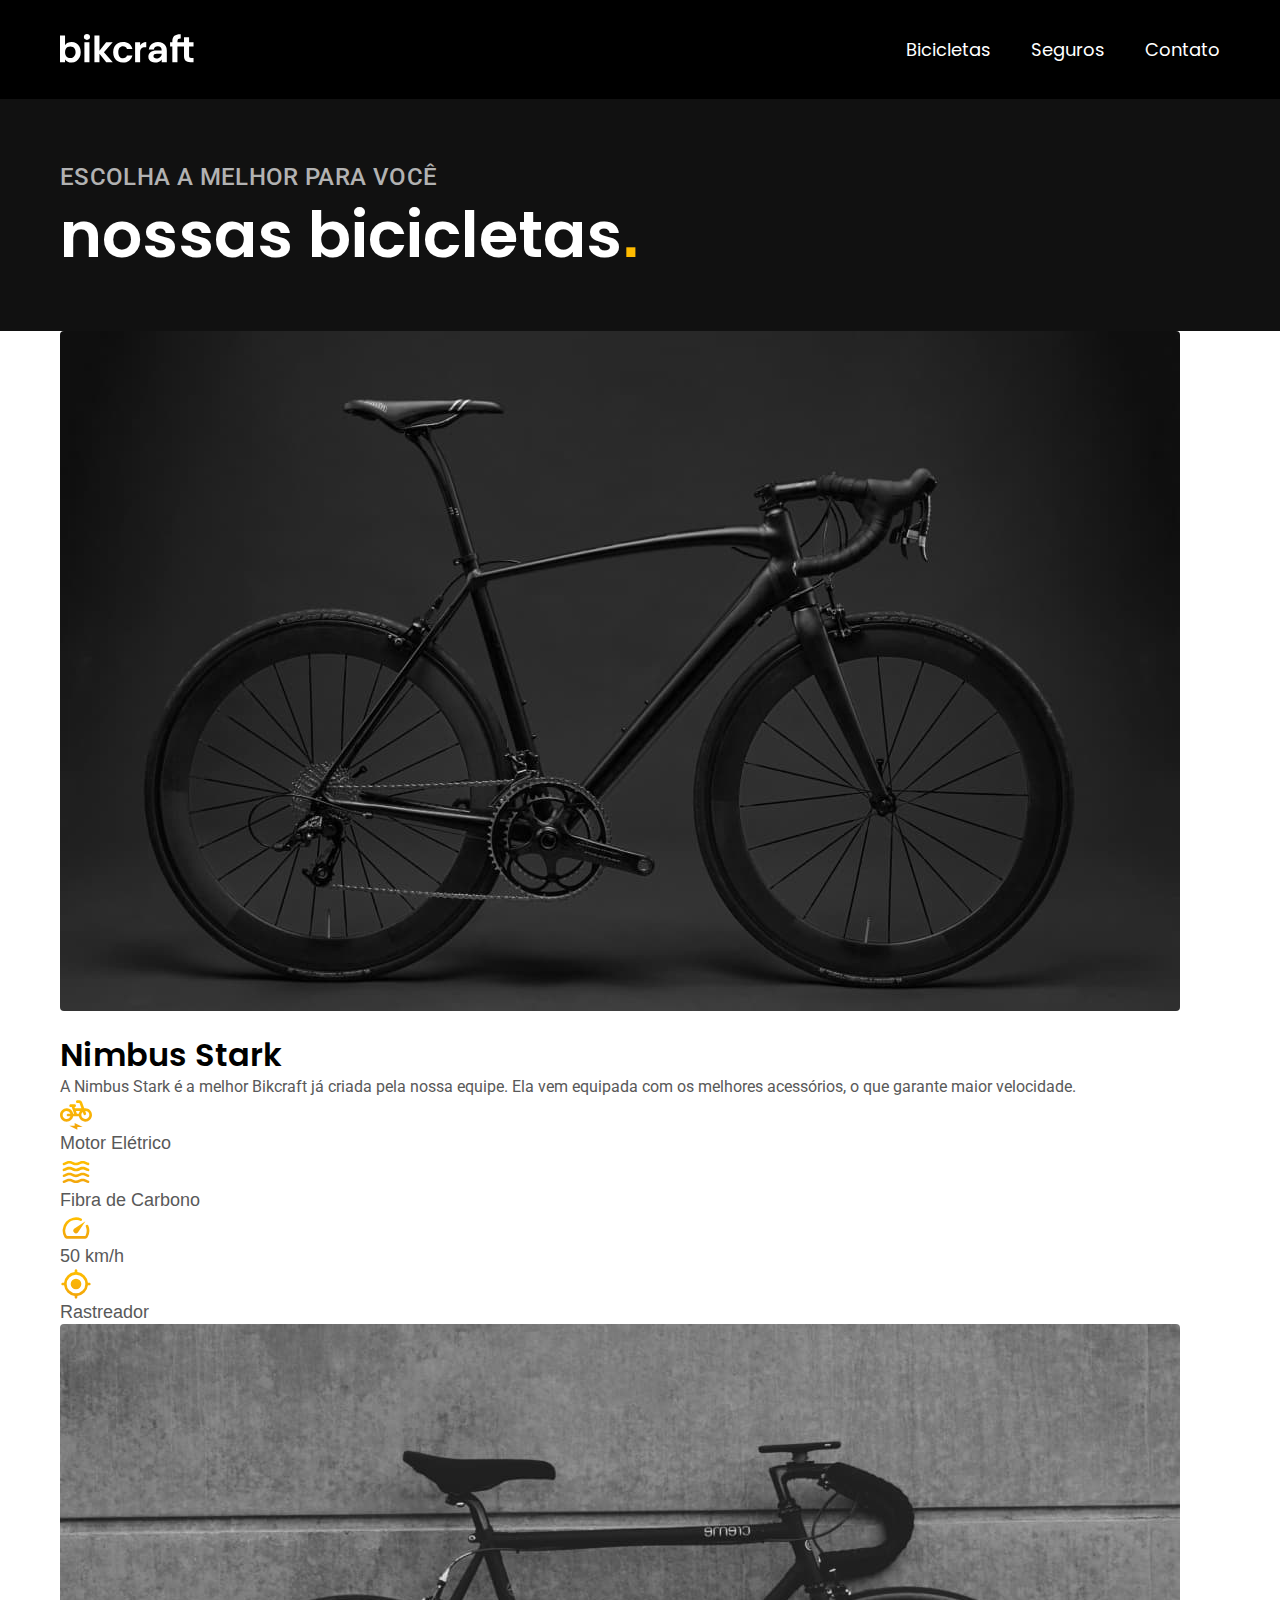
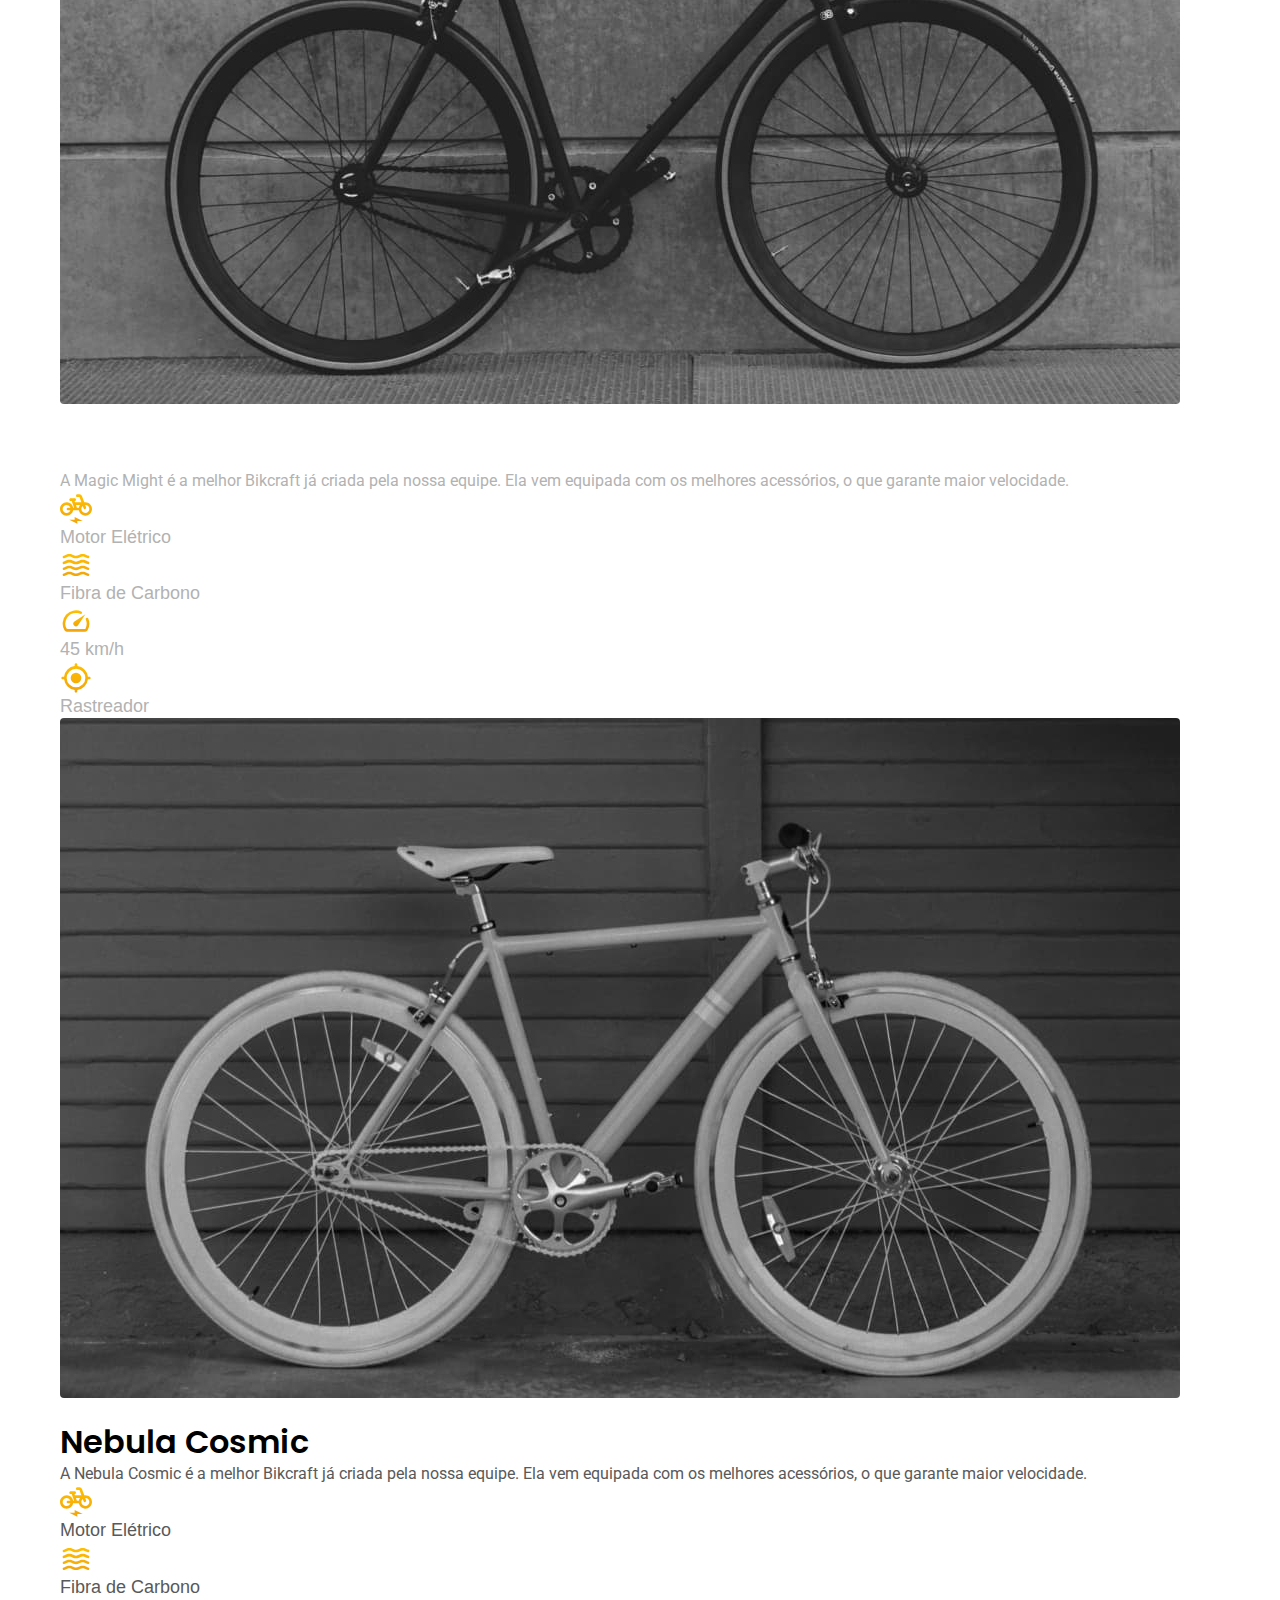
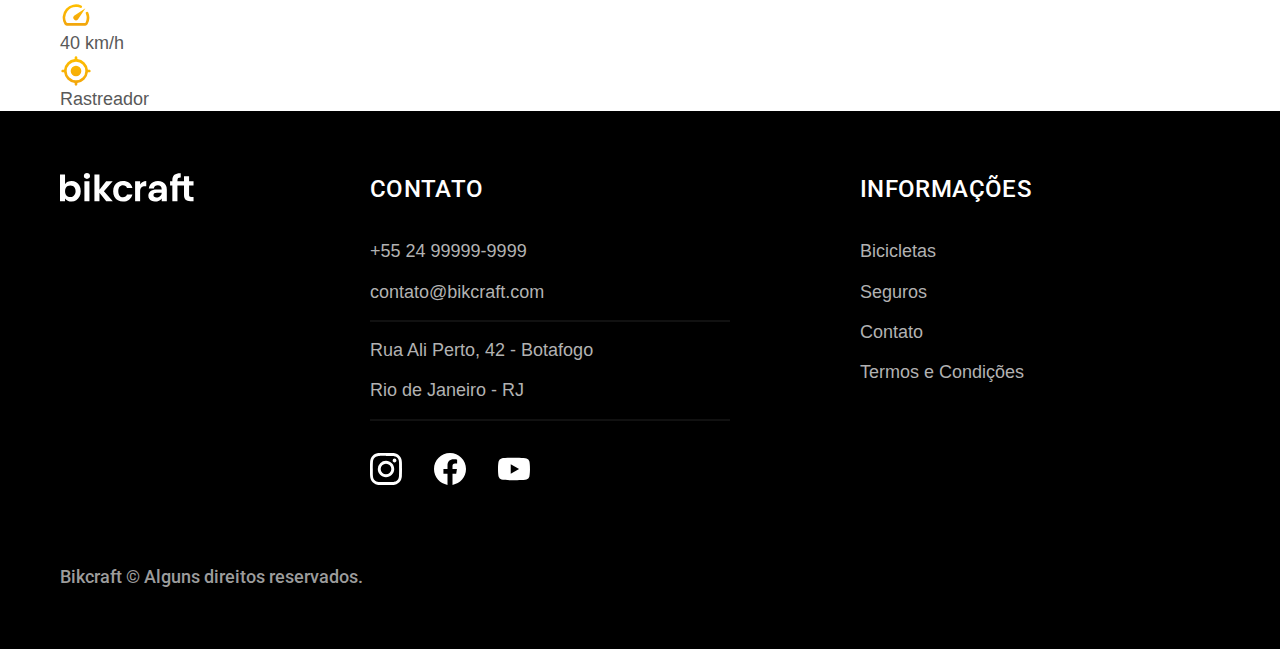
==== bikes.html @ 9dcfbd9a "structured bicycle page" ====
<!DOCTYPE html>
<html lang="pt-br">
<head>
    <meta charset="UTF-8">
    <meta name="viewport" content="width=device-width, initial-scale=1.0">
    <title>Bicicletas | Bikcraft</title>
    <meta name="description" content="Bicicletas vendidas pela Bikcraft.">
    <link rel="stylesheet" href="./css/style.css">
    <link rel="preconnect" href="https://fonts.googleapis.com">
    <link rel="preconnect" href="https://fonts.gstatic.com" crossorigin>
    <link href="https://fonts.googleapis.com/css2?family=Merriweather:ital,opsz,wght@0,18..144,300..900;1,18..144,300..900&family=Poppins:ital,wght@0,100;0,200;0,300;0,400;0,500;0,600;0,700;0,800;0,900;1,100;1,200;1,300;1,400;1,500;1,600;1,700;1,800;1,900&family=Roboto:ital,wght@0,100..900;1,100..900&display=swap" rel="stylesheet">
</head>
<body id="bikes">
    <header class="header-bg cor-12">
        <div class="header container">
            <a href="/">
                <svg width="136" height="32" fill="none" xmlns="http://www.w3.org/2000/svg">
                <path d="M5.04 13.196c.648-.96 1.536-1.74 2.664-2.34 1.152-.6 2.46-.9 3.924-.9 1.704 0 3.24.42 4.608 1.26 1.392.84 2.484 2.04 3.276 3.6.816 1.536 1.224 3.324 1.224 5.364s-.408 3.852-1.224 5.436c-.792 1.56-1.884 2.772-3.276 3.636-1.368.864-2.904 1.296-4.608 1.296-1.488 0-2.796-.288-3.924-.864-1.104-.6-1.992-1.368-2.664-2.304v2.844H0V3.584h5.04v9.612Zm10.548 6.984c0-1.2-.252-2.232-.756-3.096-.48-.888-1.128-1.56-1.944-2.016a5.104 5.104 0 0 0-2.592-.684c-.912 0-1.776.24-2.592.72-.792.456-1.44 1.128-1.944 2.016-.48.888-.72 1.932-.72 3.132 0 1.2.24 2.244.72 3.132.504.888 1.152 1.572 1.944 2.052.816.456 1.68.684 2.592.684.936 0 1.8-.24 2.592-.72.816-.48 1.464-1.164 1.944-2.052.504-.888.756-1.944.756-3.168ZM26.954 7.904c-.888 0-1.632-.276-2.232-.828-.576-.576-.864-1.284-.864-2.124 0-.84.288-1.536.864-2.088.6-.576 1.344-.864 2.232-.864.888 0 1.62.288 2.196.864.6.552.9 1.248.9 2.088 0 .84-.3 1.548-.9 2.124-.576.552-1.308.828-2.196.828Zm2.484 2.376v19.944h-5.04V10.28h5.04Zm16.788 19.944-6.768-8.496v8.496h-5.04V3.584h5.04V18.74l6.696-8.46h6.552l-8.784 10.008 8.856 9.936h-6.552Zm6.919-9.972c0-2.064.42-3.864 1.26-5.4.84-1.56 2.004-2.76 3.492-3.6 1.488-.864 3.192-1.296 5.112-1.296 2.472 0 4.512.624 6.12 1.872 1.632 1.224 2.724 2.952 3.276 5.184H66.97c-.288-.864-.78-1.536-1.476-2.016-.672-.504-1.512-.756-2.52-.756-1.44 0-2.58.528-3.42 1.584-.84 1.032-1.26 2.508-1.26 4.428 0 1.896.42 3.372 1.26 4.428.84 1.032 1.98 1.548 3.42 1.548 2.04 0 3.372-.912 3.996-2.736h5.436c-.552 2.16-1.644 3.876-3.276 5.148-1.632 1.272-3.672 1.908-6.12 1.908-1.92 0-3.624-.42-5.112-1.26a9.161 9.161 0 0 1-3.492-3.6c-.84-1.56-1.26-3.372-1.26-5.436h-.001Zm26.993-6.876a7.133 7.133 0 0 1 2.52-2.484c1.056-.6 2.256-.9 3.6-.9v5.292h-1.332c-1.584 0-2.784.372-3.6 1.116-.792.744-1.188 2.04-1.188 3.888v9.936h-5.04V10.28h5.04v3.096Zm21.574 14.004c-.552.912-1.452 1.68-2.7 2.304-1.248.6-2.592.9-4.032.9-1.248 0-2.376-.252-3.384-.756s-1.8-1.2-2.376-2.088c-.576-.888-.864-1.908-.864-3.06 0-1.848.684-3.36 2.052-4.536 1.392-1.176 3.468-1.764 6.228-1.764h5.076c-.048-1.272-.42-2.28-1.116-3.024-.672-.768-1.608-1.152-2.808-1.152-1.056 0-1.932.288-2.628.864-.696.552-1.14 1.332-1.332 2.34h-5.04c.24-1.44.756-2.724 1.548-3.852a8.143 8.143 0 0 1 3.168-2.664c1.32-.648 2.796-.972 4.428-.972 1.68 0 3.192.348 4.536 1.044a7.7 7.7 0 0 1 3.204 2.988c.768 1.296 1.152 2.82 1.152 4.572v11.7h-5.112V27.38Zm-5.256-.864c.84 0 1.656-.18 2.448-.54.816-.36 1.488-.9 2.016-1.62.528-.72.792-1.572.792-2.556v-.144h-4.788c-1.152 0-2.016.228-2.592.684-.552.456-.828 1.056-.828 1.8 0 .72.252 1.296.756 1.728.528.432 1.26.648 2.196.648Zm20.997-12.096v15.804h-5.112V14.42h-2.268v-4.14h2.268V9.272c0-2.448.696-4.248 2.088-5.4 1.392-1.152 3.492-1.692 6.3-1.62V6.5c-1.224-.024-2.076.18-2.556.612s-.72 1.212-.72 2.34v.828h6.55V5.348h5.076v4.932h4.464v4.14h-4.464v9.648c0 .672.156 1.164.468 1.476.336.288.888.432 1.656.432h2.34v4.248h-3.168c-4.248 0-6.372-2.064-6.372-6.192V14.42h-6.55Z" fill="#fff"/>
                </svg>
            </a>
            <nav aria-label="primaria">
                <ul class="header-menu">
                    <li><a href="">Bicicletas</a></li>
                    <li><a href="">Seguros</a></li>
                    <li><a href="">Contato</a></li>
                </ul>
            </nav>
        </div>        
    </header>

    <main>
        <div class="title-bg">
            <div class="title container">
                <p class="font-2-l-b cor-5">Escolha a melhor para você</p>
                <h1 class="font-1-xxl cor-0">Nossas bicicletas<span class="cor-p1">.</span></h1>
            </div>
        </div>

        <div class="bikes-bg">
            <div class="bikes container">
                <div class="bikes-img">
                    <img src="./img/bicicletas/nimbus.jpg" alt="Bicicleta preta">
                    <span class="font-2-m cor-0">R$ 4999</span>
                </div>
                <div class="bikes-content">
                    <h2 class="font-1-xl">Nimbus Stark</h2>
                    <p class="font-2-s cor-8">A Nimbus Stark é a melhor Bikcraft já criada pela nossa equipe. Ela vem equipada com os melhores acessórios, o que garante maior velocidade.</p>
                    <ul class="font-1-m cor-8">
                        <li><img src="./img/icones/eletrica.svg" alt="">Motor Elétrico</li>
                        <li><img src="./img/icones/carbono.svg" alt="">Fibra de Carbono</li>
                        <li><img src="./img/icones/velocidade.svg" alt="">50 km/h</li>
                        <li><img src="./img/icones/rastreador.svg" alt="">Rastreador</li>
                    </ul>
                </div>
            </div>
        </div>

        <div class="bikes-bg">
            <div class="bikes container">
                <div class="bikes-img">
                    <img src="./img/bicicletas/magic.jpg" alt="Bicicleta preta">
                    <span class="font-2-m cor-0">R$ 2499</span>
                </div>
                <div class="bikes-content">
                    <h2 class="font-1-xl cor-0">Magic Might</h2>
                    <p class="font-2-s cor-5">A Magic Might é a melhor Bikcraft já criada pela nossa equipe. Ela vem equipada com os melhores acessórios, o que garante maior velocidade.</p>
                    <ul class="font-1-m cor-5">
                        <li><img src="./img/icones/eletrica.svg" alt="">Motor Elétrico</li>
                        <li><img src="./img/icones/carbono.svg" alt="">Fibra de Carbono</li>
                        <li><img src="./img/icones/velocidade.svg" alt="">45 km/h</li>
                        <li><img src="./img/icones/rastreador.svg" alt="">Rastreador</li>
                    </ul>
                </div>
            </div>
        </div>

        <div class="bikes-bg">
            <div class="bikes container">
                <div class="bikes-img">
                    <img src="./img/bicicletas/nebula.jpg" alt="Bicicleta branca">
                    <span class="font-2-m cor-0">R$ 3999</span>
                </div>
                <div class="bikes-content">
                    <h2 class="font-1-xl">Nebula Cosmic</h2>
                    <p class="font-2-s cor-8">A Nebula Cosmic é a melhor Bikcraft já criada pela nossa equipe. Ela vem equipada com os melhores acessórios, o que garante maior velocidade.</p>
                    <ul class="font-1-m cor-8">
                        <li><img src="./img/icones/eletrica.svg" alt="">Motor Elétrico</li>
                        <li><img src="./img/icones/carbono.svg" alt="">Fibra de Carbono</li>
                        <li><img src="./img/icones/velocidade.svg" alt="">40 km/h</li>
                        <li><img src="./img/icones/rastreador.svg" alt="">Rastreador</li>
                    </ul>
                </div>
            </div>
        </div>
    </main>

    <footer class="footer-bg cor-12">
        <div class="footer container">
            <img src="./img/bikcraft.svg" alt="Bikcraft">
            <div class="footer-contact">
                <h3 class="font-2-l-b cor-0">Contato</h3>
                <ul class="font-2-m cor-5">
                    <li><a href="tel:+5524999999999">+55 24 99999-9999</a></li>
                    <li><a href="mailto:contato@bikcraft.com">contato@bikcraft.com</a></li>
                    <li>Rua Ali Perto, 42 - Botafogo</li>
                    <li>Rio de Janeiro - RJ</li>
                </ul>
                <div class="footer-socials">
                    <a href="">
                        <img src="./img/redes/instagram.svg" alt="Instagram">
                    </a>
                    <a href="">
                        <img src="./img/redes/facebook.svg" alt="Facebook">
                    </a>
                    <a href="">
                        <img src="./img/redes/youtube.svg" alt="YouTube">
                    </a>
                </div>
            </div>
            <div class="footer-info">
                <h3 class="font-2-l-b cor-0">Informações</h3>
                <nav>
                    <ul class="font-1-m cor-5">
                        <li><a href="">Bicicletas</a></li>
                        <li><a href="">Seguros</a></li>
                        <li><a href="">Contato</a></li>
                        <li><a href="">Termos e Condições</a></li>
                    </ul>
                </nav>
            </div>
            <p class="footer-copy font-2-m cor-6">Bikcraft © Alguns direitos reservados.</p>
        </div>        
    </footer>
</body>
</html>
---- css/style.css ----
@import "../css/global/global.css";
@import "../css/global/header.css";
@import "../css/global/footer.css";

/*Utilities*/
@import "../css/utilities/components.css";
@import "../css/utilities/colors.css";
@import "../css/utilities/typography.css";

/*Home*/
@import "../css/home/intro.css";
@import "../css/home/tech.css";
@import "../css/home/partners.css";
@import "../css/home/testimony.css";

/*Bicicletas*/
@import "../css/bikes/bikes-list.css";
@import "../css/bikes/bikes.css";

/*Seguros*/
@import "../css/insurance/insurance.css";

/*Termos*/
@import "../css/terms/terms.css";
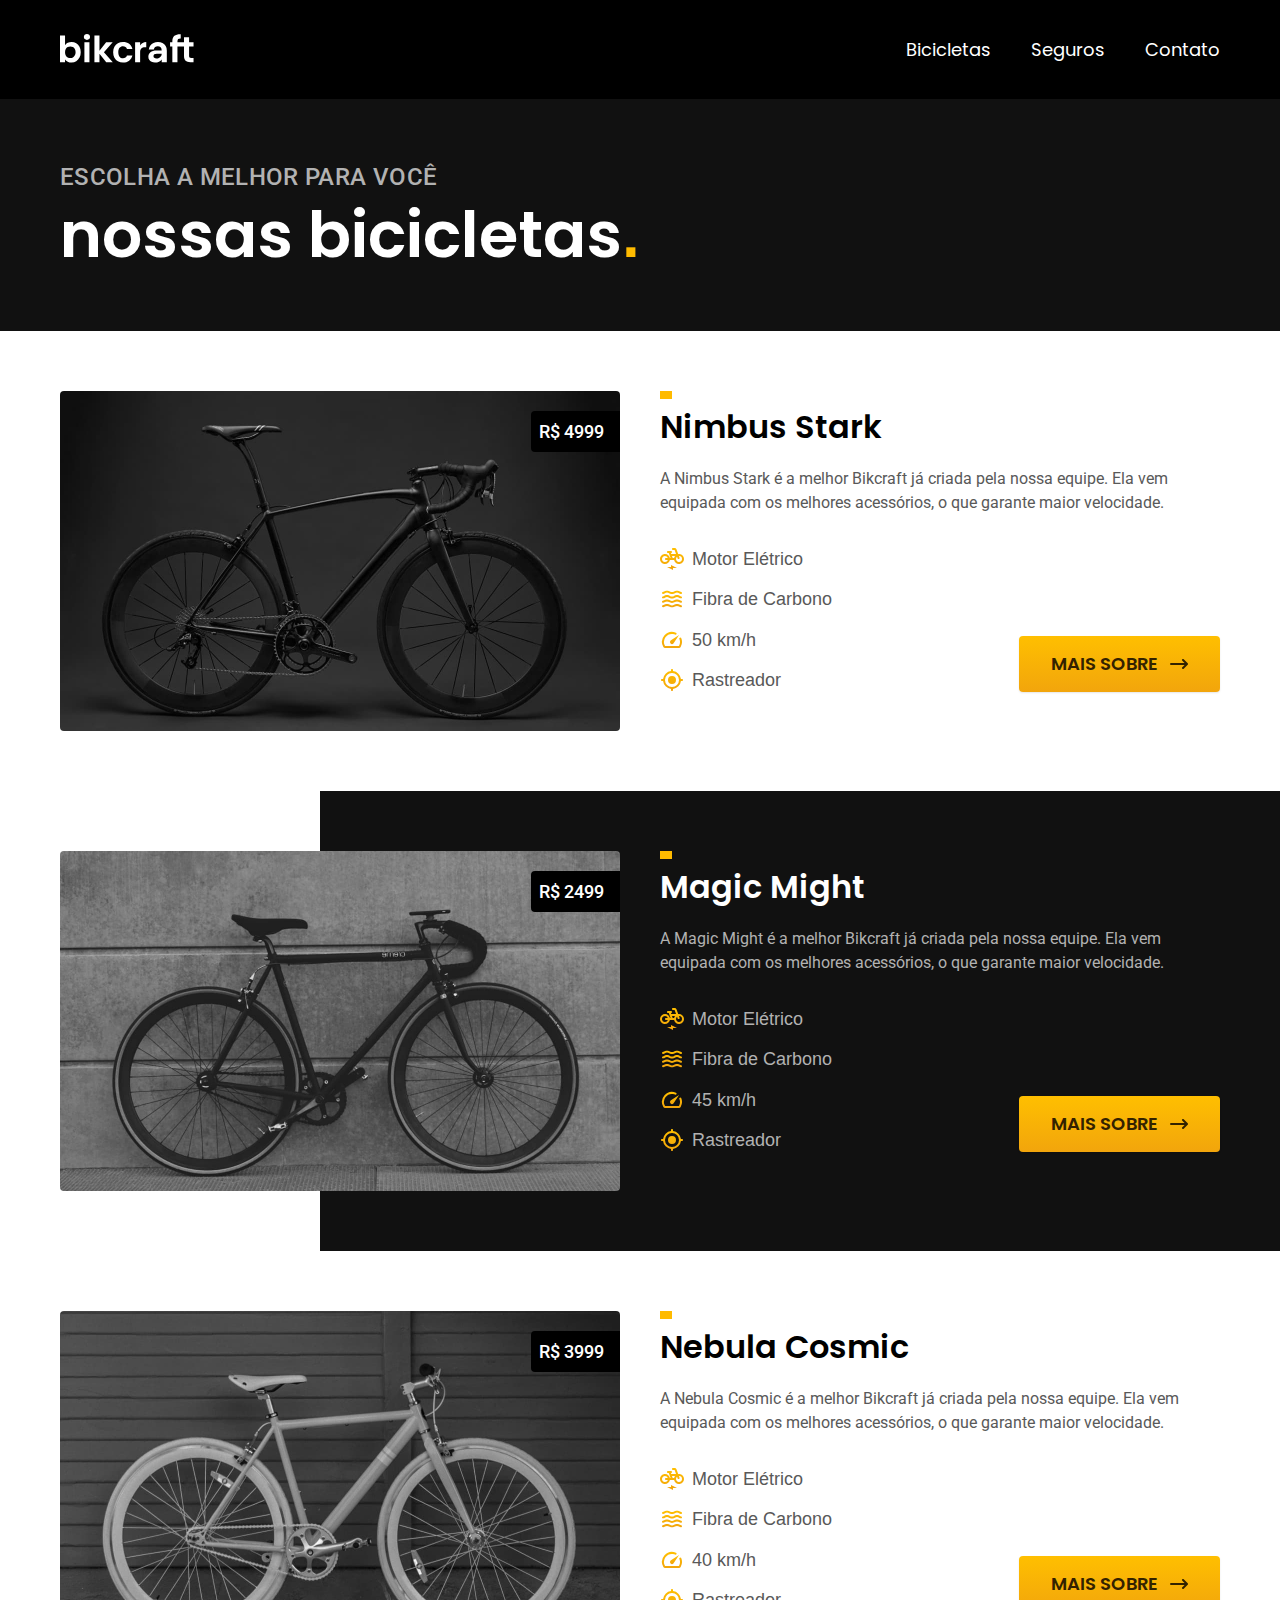
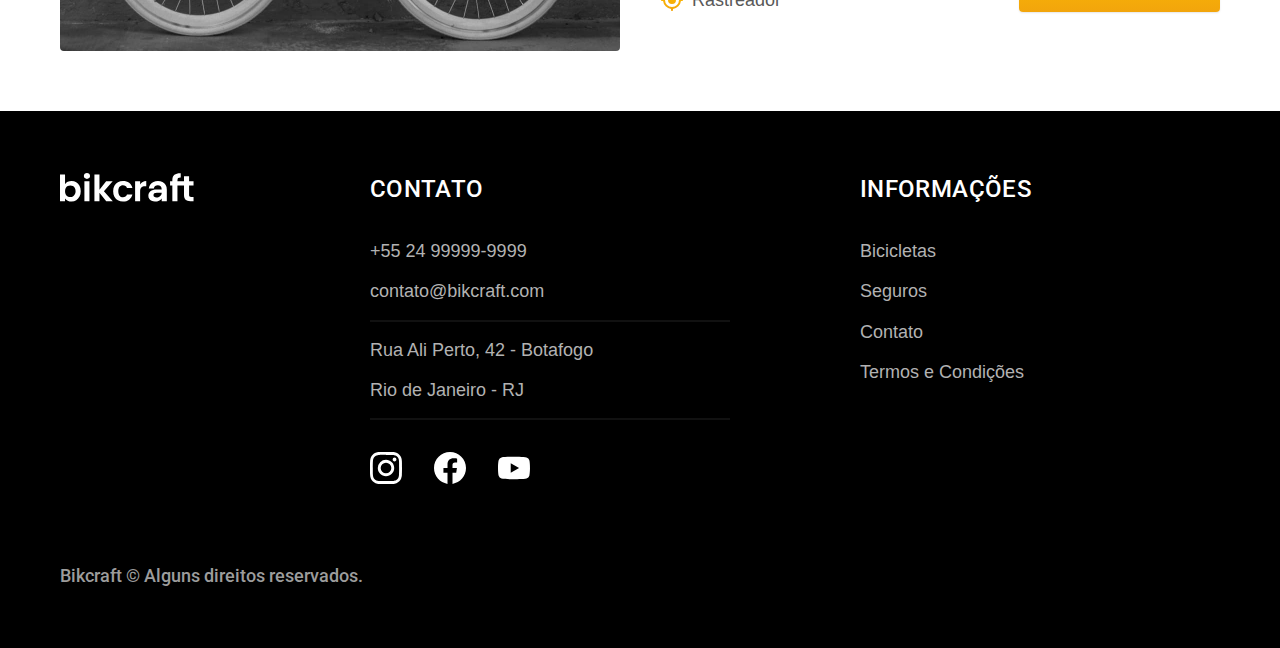
==== commit a8edb03a: "bikes page done" ====
--- a/bikes.html
+++ b/bikes.html
@@ -1,135 +1,177 @@
 <!DOCTYPE html>
 <html lang="pt-br">
-<head>
-    <meta charset="UTF-8">
-    <meta name="viewport" content="width=device-width, initial-scale=1.0">
+  <head>
+    <meta charset="UTF-8" />
+    <meta name="viewport" content="width=device-width, initial-scale=1.0" />
     <title>Bicicletas | Bikcraft</title>
-    <meta name="description" content="Bicicletas vendidas pela Bikcraft.">
-    <link rel="stylesheet" href="./css/style.css">
-    <link rel="preconnect" href="https://fonts.googleapis.com">
-    <link rel="preconnect" href="https://fonts.gstatic.com" crossorigin>
-    <link href="https://fonts.googleapis.com/css2?family=Merriweather:ital,opsz,wght@0,18..144,300..900;1,18..144,300..900&family=Poppins:ital,wght@0,100;0,200;0,300;0,400;0,500;0,600;0,700;0,800;0,900;1,100;1,200;1,300;1,400;1,500;1,600;1,700;1,800;1,900&family=Roboto:ital,wght@0,100..900;1,100..900&display=swap" rel="stylesheet">
-</head>
-<body id="bikes">
+    <meta name="description" content="Bicicletas vendidas pela Bikcraft." />
+    <link rel="stylesheet" href="./css/style.css" />
+    <link rel="preconnect" href="https://fonts.googleapis.com" />
+    <link rel="preconnect" href="https://fonts.gstatic.com" crossorigin />
+    <link
+      href="https://fonts.googleapis.com/css2?family=Merriweather:ital,opsz,wght@0,18..144,300..900;1,18..144,300..900&family=Poppins:ital,wght@0,100;0,200;0,300;0,400;0,500;0,600;0,700;0,800;0,900;1,100;1,200;1,300;1,400;1,500;1,600;1,700;1,800;1,900&family=Roboto:ital,wght@0,100..900;1,100..900&display=swap"
+      rel="stylesheet"
+    />
+  </head>
+  <body id="bikes">
     <header class="header-bg cor-12">
-        <div class="header container">
-            <a href="/">
-                <svg width="136" height="32" fill="none" xmlns="http://www.w3.org/2000/svg">
-                <path d="M5.04 13.196c.648-.96 1.536-1.74 2.664-2.34 1.152-.6 2.46-.9 3.924-.9 1.704 0 3.24.42 4.608 1.26 1.392.84 2.484 2.04 3.276 3.6.816 1.536 1.224 3.324 1.224 5.364s-.408 3.852-1.224 5.436c-.792 1.56-1.884 2.772-3.276 3.636-1.368.864-2.904 1.296-4.608 1.296-1.488 0-2.796-.288-3.924-.864-1.104-.6-1.992-1.368-2.664-2.304v2.844H0V3.584h5.04v9.612Zm10.548 6.984c0-1.2-.252-2.232-.756-3.096-.48-.888-1.128-1.56-1.944-2.016a5.104 5.104 0 0 0-2.592-.684c-.912 0-1.776.24-2.592.72-.792.456-1.44 1.128-1.944 2.016-.48.888-.72 1.932-.72 3.132 0 1.2.24 2.244.72 3.132.504.888 1.152 1.572 1.944 2.052.816.456 1.68.684 2.592.684.936 0 1.8-.24 2.592-.72.816-.48 1.464-1.164 1.944-2.052.504-.888.756-1.944.756-3.168ZM26.954 7.904c-.888 0-1.632-.276-2.232-.828-.576-.576-.864-1.284-.864-2.124 0-.84.288-1.536.864-2.088.6-.576 1.344-.864 2.232-.864.888 0 1.62.288 2.196.864.6.552.9 1.248.9 2.088 0 .84-.3 1.548-.9 2.124-.576.552-1.308.828-2.196.828Zm2.484 2.376v19.944h-5.04V10.28h5.04Zm16.788 19.944-6.768-8.496v8.496h-5.04V3.584h5.04V18.74l6.696-8.46h6.552l-8.784 10.008 8.856 9.936h-6.552Zm6.919-9.972c0-2.064.42-3.864 1.26-5.4.84-1.56 2.004-2.76 3.492-3.6 1.488-.864 3.192-1.296 5.112-1.296 2.472 0 4.512.624 6.12 1.872 1.632 1.224 2.724 2.952 3.276 5.184H66.97c-.288-.864-.78-1.536-1.476-2.016-.672-.504-1.512-.756-2.52-.756-1.44 0-2.58.528-3.42 1.584-.84 1.032-1.26 2.508-1.26 4.428 0 1.896.42 3.372 1.26 4.428.84 1.032 1.98 1.548 3.42 1.548 2.04 0 3.372-.912 3.996-2.736h5.436c-.552 2.16-1.644 3.876-3.276 5.148-1.632 1.272-3.672 1.908-6.12 1.908-1.92 0-3.624-.42-5.112-1.26a9.161 9.161 0 0 1-3.492-3.6c-.84-1.56-1.26-3.372-1.26-5.436h-.001Zm26.993-6.876a7.133 7.133 0 0 1 2.52-2.484c1.056-.6 2.256-.9 3.6-.9v5.292h-1.332c-1.584 0-2.784.372-3.6 1.116-.792.744-1.188 2.04-1.188 3.888v9.936h-5.04V10.28h5.04v3.096Zm21.574 14.004c-.552.912-1.452 1.68-2.7 2.304-1.248.6-2.592.9-4.032.9-1.248 0-2.376-.252-3.384-.756s-1.8-1.2-2.376-2.088c-.576-.888-.864-1.908-.864-3.06 0-1.848.684-3.36 2.052-4.536 1.392-1.176 3.468-1.764 6.228-1.764h5.076c-.048-1.272-.42-2.28-1.116-3.024-.672-.768-1.608-1.152-2.808-1.152-1.056 0-1.932.288-2.628.864-.696.552-1.14 1.332-1.332 2.34h-5.04c.24-1.44.756-2.724 1.548-3.852a8.143 8.143 0 0 1 3.168-2.664c1.32-.648 2.796-.972 4.428-.972 1.68 0 3.192.348 4.536 1.044a7.7 7.7 0 0 1 3.204 2.988c.768 1.296 1.152 2.82 1.152 4.572v11.7h-5.112V27.38Zm-5.256-.864c.84 0 1.656-.18 2.448-.54.816-.36 1.488-.9 2.016-1.62.528-.72.792-1.572.792-2.556v-.144h-4.788c-1.152 0-2.016.228-2.592.684-.552.456-.828 1.056-.828 1.8 0 .72.252 1.296.756 1.728.528.432 1.26.648 2.196.648Zm20.997-12.096v15.804h-5.112V14.42h-2.268v-4.14h2.268V9.272c0-2.448.696-4.248 2.088-5.4 1.392-1.152 3.492-1.692 6.3-1.62V6.5c-1.224-.024-2.076.18-2.556.612s-.72 1.212-.72 2.34v.828h6.55V5.348h5.076v4.932h4.464v4.14h-4.464v9.648c0 .672.156 1.164.468 1.476.336.288.888.432 1.656.432h2.34v4.248h-3.168c-4.248 0-6.372-2.064-6.372-6.192V14.42h-6.55Z" fill="#fff"/>
-                </svg>
-            </a>
-            <nav aria-label="primaria">
-                <ul class="header-menu">
-                    <li><a href="">Bicicletas</a></li>
-                    <li><a href="">Seguros</a></li>
-                    <li><a href="">Contato</a></li>
-                </ul>
-            </nav>
-        </div>        
+      <div class="header container">
+        <a href="/">
+          <svg
+            width="136"
+            height="32"
+            fill="none"
+            xmlns="http://www.w3.org/2000/svg"
+          >
+            <path
+              d="M5.04 13.196c.648-.96 1.536-1.74 2.664-2.34 1.152-.6 2.46-.9 3.924-.9 1.704 0 3.24.42 4.608 1.26 1.392.84 2.484 2.04 3.276 3.6.816 1.536 1.224 3.324 1.224 5.364s-.408 3.852-1.224 5.436c-.792 1.56-1.884 2.772-3.276 3.636-1.368.864-2.904 1.296-4.608 1.296-1.488 0-2.796-.288-3.924-.864-1.104-.6-1.992-1.368-2.664-2.304v2.844H0V3.584h5.04v9.612Zm10.548 6.984c0-1.2-.252-2.232-.756-3.096-.48-.888-1.128-1.56-1.944-2.016a5.104 5.104 0 0 0-2.592-.684c-.912 0-1.776.24-2.592.72-.792.456-1.44 1.128-1.944 2.016-.48.888-.72 1.932-.72 3.132 0 1.2.24 2.244.72 3.132.504.888 1.152 1.572 1.944 2.052.816.456 1.68.684 2.592.684.936 0 1.8-.24 2.592-.72.816-.48 1.464-1.164 1.944-2.052.504-.888.756-1.944.756-3.168ZM26.954 7.904c-.888 0-1.632-.276-2.232-.828-.576-.576-.864-1.284-.864-2.124 0-.84.288-1.536.864-2.088.6-.576 1.344-.864 2.232-.864.888 0 1.62.288 2.196.864.6.552.9 1.248.9 2.088 0 .84-.3 1.548-.9 2.124-.576.552-1.308.828-2.196.828Zm2.484 2.376v19.944h-5.04V10.28h5.04Zm16.788 19.944-6.768-8.496v8.496h-5.04V3.584h5.04V18.74l6.696-8.46h6.552l-8.784 10.008 8.856 9.936h-6.552Zm6.919-9.972c0-2.064.42-3.864 1.26-5.4.84-1.56 2.004-2.76 3.492-3.6 1.488-.864 3.192-1.296 5.112-1.296 2.472 0 4.512.624 6.12 1.872 1.632 1.224 2.724 2.952 3.276 5.184H66.97c-.288-.864-.78-1.536-1.476-2.016-.672-.504-1.512-.756-2.52-.756-1.44 0-2.58.528-3.42 1.584-.84 1.032-1.26 2.508-1.26 4.428 0 1.896.42 3.372 1.26 4.428.84 1.032 1.98 1.548 3.42 1.548 2.04 0 3.372-.912 3.996-2.736h5.436c-.552 2.16-1.644 3.876-3.276 5.148-1.632 1.272-3.672 1.908-6.12 1.908-1.92 0-3.624-.42-5.112-1.26a9.161 9.161 0 0 1-3.492-3.6c-.84-1.56-1.26-3.372-1.26-5.436h-.001Zm26.993-6.876a7.133 7.133 0 0 1 2.52-2.484c1.056-.6 2.256-.9 3.6-.9v5.292h-1.332c-1.584 0-2.784.372-3.6 1.116-.792.744-1.188 2.04-1.188 3.888v9.936h-5.04V10.28h5.04v3.096Zm21.574 14.004c-.552.912-1.452 1.68-2.7 2.304-1.248.6-2.592.9-4.032.9-1.248 0-2.376-.252-3.384-.756s-1.8-1.2-2.376-2.088c-.576-.888-.864-1.908-.864-3.06 0-1.848.684-3.36 2.052-4.536 1.392-1.176 3.468-1.764 6.228-1.764h5.076c-.048-1.272-.42-2.28-1.116-3.024-.672-.768-1.608-1.152-2.808-1.152-1.056 0-1.932.288-2.628.864-.696.552-1.14 1.332-1.332 2.34h-5.04c.24-1.44.756-2.724 1.548-3.852a8.143 8.143 0 0 1 3.168-2.664c1.32-.648 2.796-.972 4.428-.972 1.68 0 3.192.348 4.536 1.044a7.7 7.7 0 0 1 3.204 2.988c.768 1.296 1.152 2.82 1.152 4.572v11.7h-5.112V27.38Zm-5.256-.864c.84 0 1.656-.18 2.448-.54.816-.36 1.488-.9 2.016-1.62.528-.72.792-1.572.792-2.556v-.144h-4.788c-1.152 0-2.016.228-2.592.684-.552.456-.828 1.056-.828 1.8 0 .72.252 1.296.756 1.728.528.432 1.26.648 2.196.648Zm20.997-12.096v15.804h-5.112V14.42h-2.268v-4.14h2.268V9.272c0-2.448.696-4.248 2.088-5.4 1.392-1.152 3.492-1.692 6.3-1.62V6.5c-1.224-.024-2.076.18-2.556.612s-.72 1.212-.72 2.34v.828h6.55V5.348h5.076v4.932h4.464v4.14h-4.464v9.648c0 .672.156 1.164.468 1.476.336.288.888.432 1.656.432h2.34v4.248h-3.168c-4.248 0-6.372-2.064-6.372-6.192V14.42h-6.55Z"
+              fill="#fff"
+            />
+          </svg>
+        </a>
+        <nav aria-label="primaria">
+          <ul class="header-menu">
+            <li><a href="">Bicicletas</a></li>
+            <li><a href="">Seguros</a></li>
+            <li><a href="">Contato</a></li>
+          </ul>
+        </nav>
+      </div>
     </header>
 
     <main>
-        <div class="title-bg">
-            <div class="title container">
-                <p class="font-2-l-b cor-5">Escolha a melhor para você</p>
-                <h1 class="font-1-xxl cor-0">Nossas bicicletas<span class="cor-p1">.</span></h1>
-            </div>
+      <div class="title-bg">
+        <div class="title container">
+          <p class="font-2-l-b cor-5">Escolha a melhor para você</p>
+          <h1 class="font-1-xxl cor-0">
+            Nossas bicicletas<span class="cor-p1">.</span>
+          </h1>
         </div>
+      </div>
 
-        <div class="bikes-bg">
-            <div class="bikes container">
-                <div class="bikes-img">
-                    <img src="./img/bicicletas/nimbus.jpg" alt="Bicicleta preta">
-                    <span class="font-2-m cor-0">R$ 4999</span>
-                </div>
-                <div class="bikes-content">
-                    <h2 class="font-1-xl">Nimbus Stark</h2>
-                    <p class="font-2-s cor-8">A Nimbus Stark é a melhor Bikcraft já criada pela nossa equipe. Ela vem equipada com os melhores acessórios, o que garante maior velocidade.</p>
-                    <ul class="font-1-m cor-8">
-                        <li><img src="./img/icones/eletrica.svg" alt="">Motor Elétrico</li>
-                        <li><img src="./img/icones/carbono.svg" alt="">Fibra de Carbono</li>
-                        <li><img src="./img/icones/velocidade.svg" alt="">50 km/h</li>
-                        <li><img src="./img/icones/rastreador.svg" alt="">Rastreador</li>
-                    </ul>
-                </div>
-            </div>
+      <div class="bikes container">
+        <div class="bikes-img">
+          <img src="./img/bicicletas/nimbus.jpg" alt="Bicicleta preta" />
+          <span class="font-2-m cor-0">R$ 4999</span>
         </div>
+        <div class="bikes-content">
+          <h2 class="font-1-xl">Nimbus Stark</h2>
+          <p class="font-2-s cor-8">
+            A Nimbus Stark é a melhor Bikcraft já criada pela nossa equipe. Ela
+            vem equipada com os melhores acessórios, o que garante maior
+            velocidade.
+          </p>
+          <ul class="font-1-m cor-8">
+            <li>
+              <img src="./img/icones/eletrica.svg" alt="" />Motor Elétrico
+            </li>
+            <li>
+              <img src="./img/icones/carbono.svg" alt="" />Fibra de Carbono
+            </li>
+            <li><img src="./img/icones/velocidade.svg" alt="" />50 km/h</li>
+            <li><img src="./img/icones/rastreador.svg" alt="" />Rastreador</li>
+          </ul>
+          <a class="btn arrow" href="">Mais sobre</a>
+        </div>
+      </div>
 
-        <div class="bikes-bg">
-            <div class="bikes container">
-                <div class="bikes-img">
-                    <img src="./img/bicicletas/magic.jpg" alt="Bicicleta preta">
-                    <span class="font-2-m cor-0">R$ 2499</span>
-                </div>
-                <div class="bikes-content">
-                    <h2 class="font-1-xl cor-0">Magic Might</h2>
-                    <p class="font-2-s cor-5">A Magic Might é a melhor Bikcraft já criada pela nossa equipe. Ela vem equipada com os melhores acessórios, o que garante maior velocidade.</p>
-                    <ul class="font-1-m cor-5">
-                        <li><img src="./img/icones/eletrica.svg" alt="">Motor Elétrico</li>
-                        <li><img src="./img/icones/carbono.svg" alt="">Fibra de Carbono</li>
-                        <li><img src="./img/icones/velocidade.svg" alt="">45 km/h</li>
-                        <li><img src="./img/icones/rastreador.svg" alt="">Rastreador</li>
-                    </ul>
-                </div>
-            </div>
+      <div class="bikes-bg">
+        <div class="bikes container">
+          <div class="bikes-img">
+            <img src="./img/bicicletas/magic.jpg" alt="Bicicleta preta" />
+            <span class="font-2-m cor-0">R$ 2499</span>
+          </div>
+          <div class="bikes-content">
+            <h2 class="font-1-xl cor-0">Magic Might</h2>
+            <p class="font-2-s cor-5">
+              A Magic Might é a melhor Bikcraft já criada pela nossa equipe. Ela
+              vem equipada com os melhores acessórios, o que garante maior
+              velocidade.
+            </p>
+            <ul class="font-1-m cor-5">
+              <li>
+                <img src="./img/icones/eletrica.svg" alt="" />Motor Elétrico
+              </li>
+              <li>
+                <img src="./img/icones/carbono.svg" alt="" />Fibra de Carbono
+              </li>
+              <li><img src="./img/icones/velocidade.svg" alt="" />45 km/h</li>
+              <li>
+                <img src="./img/icones/rastreador.svg" alt="" />Rastreador
+              </li>
+            </ul>
+            <a class="btn arrow" href="">Mais sobre</a>
+          </div>
         </div>
+      </div>
 
-        <div class="bikes-bg">
-            <div class="bikes container">
-                <div class="bikes-img">
-                    <img src="./img/bicicletas/nebula.jpg" alt="Bicicleta branca">
-                    <span class="font-2-m cor-0">R$ 3999</span>
-                </div>
-                <div class="bikes-content">
-                    <h2 class="font-1-xl">Nebula Cosmic</h2>
-                    <p class="font-2-s cor-8">A Nebula Cosmic é a melhor Bikcraft já criada pela nossa equipe. Ela vem equipada com os melhores acessórios, o que garante maior velocidade.</p>
-                    <ul class="font-1-m cor-8">
-                        <li><img src="./img/icones/eletrica.svg" alt="">Motor Elétrico</li>
-                        <li><img src="./img/icones/carbono.svg" alt="">Fibra de Carbono</li>
-                        <li><img src="./img/icones/velocidade.svg" alt="">40 km/h</li>
-                        <li><img src="./img/icones/rastreador.svg" alt="">Rastreador</li>
-                    </ul>
-                </div>
-            </div>
+      <div class="bikes container">
+        <div class="bikes-img">
+          <img src="./img/bicicletas/nebula.jpg" alt="Bicicleta branca" />
+          <span class="font-2-m cor-0">R$ 3999</span>
         </div>
+        <div class="bikes-content">
+          <h2 class="font-1-xl">Nebula Cosmic</h2>
+          <p class="font-2-s cor-8">
+            A Nebula Cosmic é a melhor Bikcraft já criada pela nossa equipe. Ela
+            vem equipada com os melhores acessórios, o que garante maior
+            velocidade.
+          </p>
+          <ul class="font-1-m cor-8">
+            <li>
+              <img src="./img/icones/eletrica.svg" alt="" />Motor Elétrico
+            </li>
+            <li>
+              <img src="./img/icones/carbono.svg" alt="" />Fibra de Carbono
+            </li>
+            <li><img src="./img/icones/velocidade.svg" alt="" />40 km/h</li>
+            <li><img src="./img/icones/rastreador.svg" alt="" />Rastreador</li>
+          </ul>
+          <a class="btn arrow" href="">Mais sobre</a>
+        </div>
+      </div>
     </main>
 
     <footer class="footer-bg cor-12">
-        <div class="footer container">
-            <img src="./img/bikcraft.svg" alt="Bikcraft">
-            <div class="footer-contact">
-                <h3 class="font-2-l-b cor-0">Contato</h3>
-                <ul class="font-2-m cor-5">
-                    <li><a href="tel:+5524999999999">+55 24 99999-9999</a></li>
-                    <li><a href="mailto:contato@bikcraft.com">contato@bikcraft.com</a></li>
-                    <li>Rua Ali Perto, 42 - Botafogo</li>
-                    <li>Rio de Janeiro - RJ</li>
-                </ul>
-                <div class="footer-socials">
-                    <a href="">
-                        <img src="./img/redes/instagram.svg" alt="Instagram">
-                    </a>
-                    <a href="">
-                        <img src="./img/redes/facebook.svg" alt="Facebook">
-                    </a>
-                    <a href="">
-                        <img src="./img/redes/youtube.svg" alt="YouTube">
-                    </a>
-                </div>
-            </div>
-            <div class="footer-info">
-                <h3 class="font-2-l-b cor-0">Informações</h3>
-                <nav>
-                    <ul class="font-1-m cor-5">
-                        <li><a href="">Bicicletas</a></li>
-                        <li><a href="">Seguros</a></li>
-                        <li><a href="">Contato</a></li>
-                        <li><a href="">Termos e Condições</a></li>
-                    </ul>
-                </nav>
-            </div>
-            <p class="footer-copy font-2-m cor-6">Bikcraft © Alguns direitos reservados.</p>
-        </div>        
+      <div class="footer container">
+        <img src="./img/bikcraft.svg" alt="Bikcraft" />
+        <div class="footer-contact">
+          <h3 class="font-2-l-b cor-0">Contato</h3>
+          <ul class="font-2-m cor-5">
+            <li><a href="tel:+5524999999999">+55 24 99999-9999</a></li>
+            <li>
+              <a href="mailto:contato@bikcraft.com">contato@bikcraft.com</a>
+            </li>
+            <li>Rua Ali Perto, 42 - Botafogo</li>
+            <li>Rio de Janeiro - RJ</li>
+          </ul>
+          <div class="footer-socials">
+            <a href="">
+              <img src="./img/redes/instagram.svg" alt="Instagram" />
+            </a>
+            <a href="">
+              <img src="./img/redes/facebook.svg" alt="Facebook" />
+            </a>
+            <a href="">
+              <img src="./img/redes/youtube.svg" alt="YouTube" />
+            </a>
+          </div>
+        </div>
+        <div class="footer-info">
+          <h3 class="font-2-l-b cor-0">Informações</h3>
+          <nav>
+            <ul class="font-1-m cor-5">
+              <li><a href="">Bicicletas</a></li>
+              <li><a href="">Seguros</a></li>
+              <li><a href="">Contato</a></li>
+              <li><a href="">Termos e Condições</a></li>
+            </ul>
+          </nav>
+        </div>
+        <p class="footer-copy font-2-m cor-6">
+          Bikcraft © Alguns direitos reservados.
+        </p>
+      </div>
     </footer>
-</body>
-</html>+  </body>
+</html>
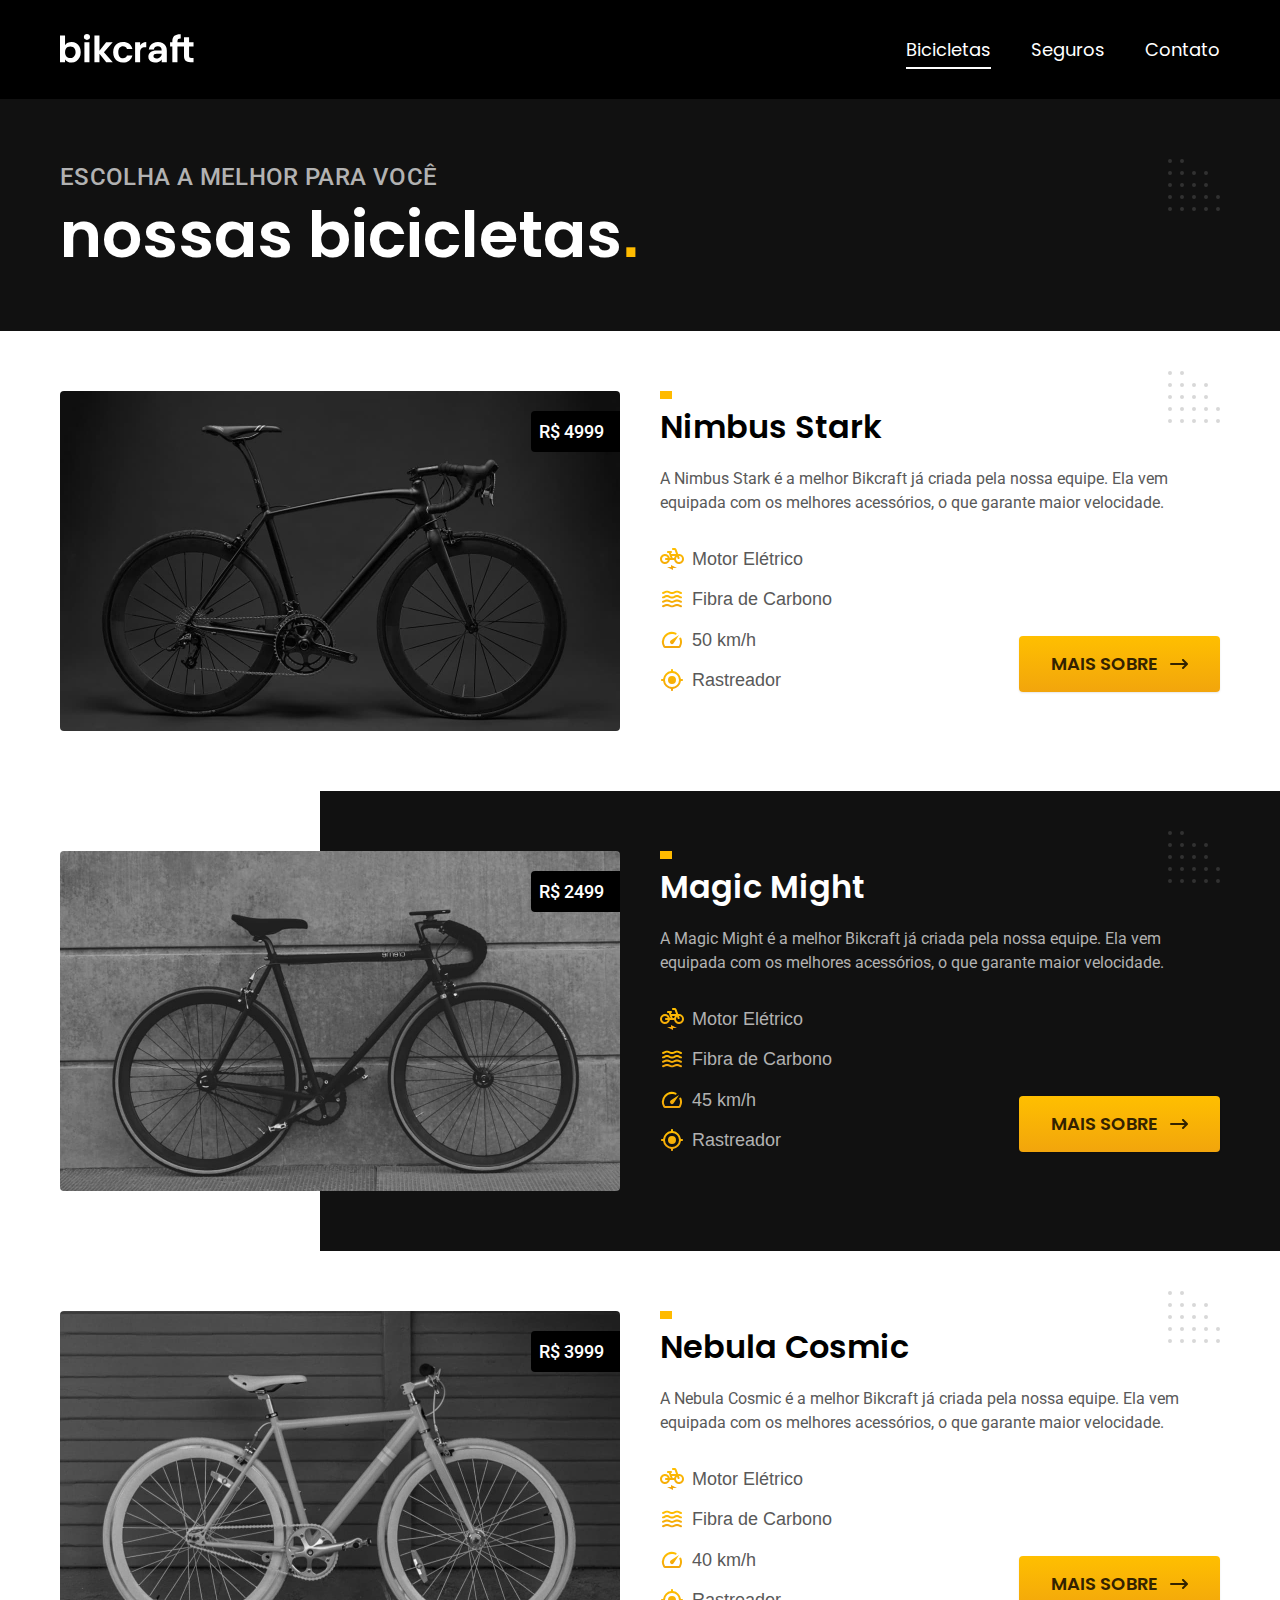
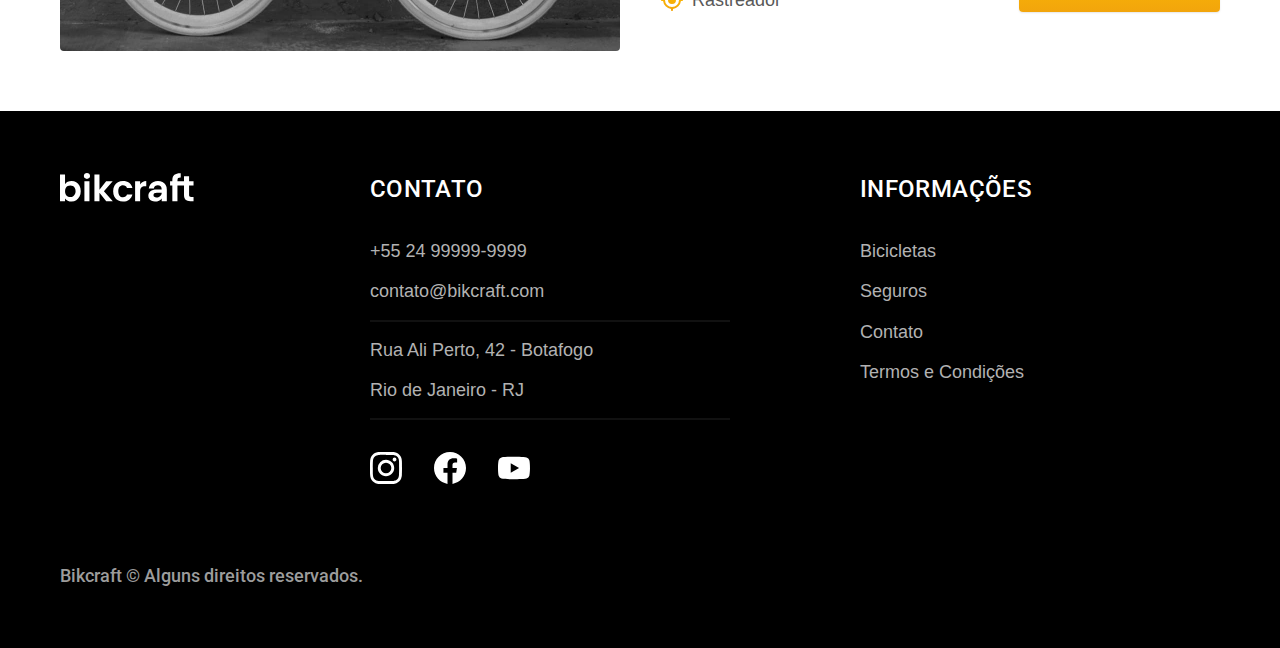
==== commit c7541b18: "header menu detail added" ====
--- a/bikes.html
+++ b/bikes.html
@@ -31,9 +31,9 @@
         </a>
         <nav aria-label="primaria">
           <ul class="header-menu">
-            <li><a href="">Bicicletas</a></li>
-            <li><a href="">Seguros</a></li>
-            <li><a href="">Contato</a></li>
+            <li><a href="./bikes.html">Bicicletas</a></li>
+            <li><a href="./insurance.html">Seguros</a></li>
+            <li><a href="./contact.html">Contato</a></li>
           </ul>
         </nav>
       </div>
@@ -71,7 +71,7 @@
             <li><img src="./img/icones/velocidade.svg" alt="" />50 km/h</li>
             <li><img src="./img/icones/rastreador.svg" alt="" />Rastreador</li>
           </ul>
-          <a class="btn arrow" href="">Mais sobre</a>
+          <a class="btn arrow" href="./bikes/nimbus.html">Mais sobre</a>
         </div>
       </div>
 
@@ -100,7 +100,7 @@
                 <img src="./img/icones/rastreador.svg" alt="" />Rastreador
               </li>
             </ul>
-            <a class="btn arrow" href="">Mais sobre</a>
+            <a class="btn arrow" href="./bikes/magic.html">Mais sobre</a>
           </div>
         </div>
       </div>
@@ -127,7 +127,7 @@
             <li><img src="./img/icones/velocidade.svg" alt="" />40 km/h</li>
             <li><img src="./img/icones/rastreador.svg" alt="" />Rastreador</li>
           </ul>
-          <a class="btn arrow" href="">Mais sobre</a>
+          <a class="btn arrow" href="./bikes/nebula.html">Mais sobre</a>
         </div>
       </div>
     </main>
@@ -161,10 +161,10 @@
           <h3 class="font-2-l-b cor-0">Informações</h3>
           <nav>
             <ul class="font-1-m cor-5">
-              <li><a href="">Bicicletas</a></li>
-              <li><a href="">Seguros</a></li>
-              <li><a href="">Contato</a></li>
-              <li><a href="">Termos e Condições</a></li>
+              <li><a href="./bikes.html">Bicicletas</a></li>
+              <li><a href="./insurance.html">Seguros</a></li>
+              <li><a href="./contact.html">Contato</a></li>
+              <li><a href="./terms.html">Termos e Condições</a></li>
             </ul>
           </nav>
         </div>
@@ -173,5 +173,7 @@
         </p>
       </div>
     </footer>
+
+    <script src="./js/script.js"></script>
   </body>
 </html>
--- a/css/style.css
+++ b/css/style.css
@@ -6,6 +6,7 @@
 @import "../css/utilities/components.css";
 @import "../css/utilities/colors.css";
 @import "../css/utilities/typography.css";
+@import "../css/utilities/form.css";
 
 /*Home*/
 @import "../css/home/intro.css";
@@ -19,6 +20,19 @@
 
 /*Seguros*/
 @import "../css/insurance/insurance.css";
+@import "../css/insurance/advantages.css";
+@import "../css/insurance/faq.css";
 
 /*Termos*/
 @import "../css/terms/terms.css";
+
+/*Bicicleta*/
+@import "../css/bike/bike.css";
+@import "../css/bike/bike-insurance.css";
+
+/*Contato*/
+@import "../css/contact/contact.css";
+@import "../css/contact/stores.css";
+
+/*Orçamento*/
+@import "../css/budget/budget.css";